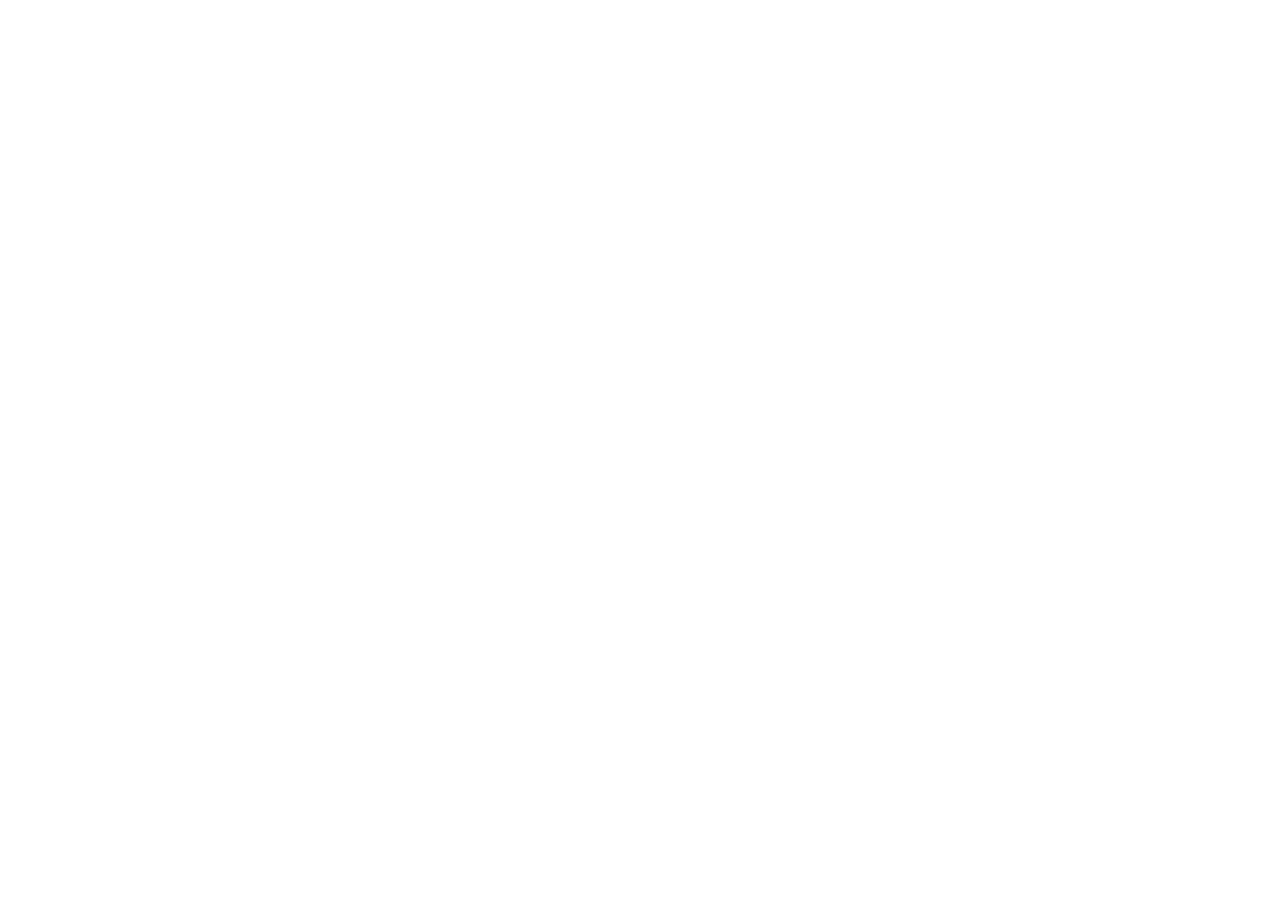
==== plaza/contacto.html @ 81bbdb4d "chore(html): set bootstrap and fonts ex 1 and 8" ====
<!--
============================================================
Página CONTACTO Y PEDIDOS · Sabores de la Plaza
Ejercicios 01, 02, 06, 07 y 08
============================================================
Escribe tu HTML DEBAJO de este comentario.

Ejercicios 01 y 02 · Igual que en index.html
  - Bootstrap instalado y la MISMA barra de navegación.

Ejercicio 06 · El formulario
  - Campos: nombre (type="text"), teléfono o correo (type="tel" o
    type="email"), un <select> con al menos 3 puestos y un
    <textarea> para el mensaje.
  - Cada campo con su <label for="..."> igual a su id.
  - Clases de Bootstrap: form-control (form-select en el select).
  - Un <button type="submit"> con btn y un color (btn-primary…).
  - Centrado y sin ocupar todo el ancho en pantalla grande:
    la fila con justify-content-center y la columna menor a 12.

Ejercicio 07 · Más componentes de la documentación
  - Preguntas frecuentes (Components → Accordion), al menos 3.
  - Y uno de estos dos: un modal (Components → Modal) o unas
    pestañas (Components → Navs and tabs). Aquí o en otra página.

Ejercicio 08 · La letra
  - El mismo <link> de Google Fonts que en index.html.
============================================================
-->
<!--
============================================================
Página de INICIO · Sabores de la Plaza
Ejercicios 01, 02, 03, 07 y 08
============================================================
Sabores de la Plaza es un colectivo de puestos de una plaza de
mercado: fruteros, panadería, almuerzos, jugos naturales y café.
Quieren un sitio de tres páginas: index.html (esta), puestos.html
y contacto.html. Escribe tu HTML DEBAJO de este comentario.
Todo con Bootstrap: nada de JavaScript propio.

Ejercicio 01 · Bootstrap instalado (en las TRES páginas)
  - El esqueleto de siempre, con el <meta name="viewport">.
  - En el <head>: el CSS de Bootstrap 5 (cópialo de la documentación)
    y DESPUÉS tu <link href="styles.css" rel="stylesheet">.
  - Al final del <body>: el <script> de bootstrap.bundle.min.js.

Ejercicio 02 · Barra de navegación (idéntica en las TRES páginas)
  - Una navbar con navbar-expand-lg, la marca "Sabores de la Plaza"
    (clase navbar-brand) y el botón navbar-toggler para el celular.
  - El data-bs-target del botón apunta al id del div collapse.
  - Enlaces a index.html, puestos.html y contacto.html.

Ejercicio 03 · La bienvenida (solo en esta página)
  - Un banner (hero) con el único <h1> de esta página, una frase y un
    botón (clase btn) que lleve a puestos.html o a contacto.html.
  - Una fila con 3 o 4 bloques de presentación (fresco, local,
    hecho a mano…): uno debajo del otro en el celular y todos en
    una sola fila en el computador.
  - Un <footer> con los datos del colectivo.

Ejercicio 07 · El carrusel (aquí o en puestos.html)
  - El cliente quiere "fotos que pasen solas". Búscalo en
    Components → Carousel. Al menos 3 fotos, cada una con alt.
  - En plaza/img/ tienes 3 imágenes listas para usar.

Ejercicio 08 · La letra (en las TRES páginas)
  - El <link> de Google Fonts con tu fuente, en el <head>.
============================================================
-->

<!doctype html>
<html lang="es">
  <head>
    <meta charset="UTF-8" />
    <meta name="viewport" content="width=device-width, initial-scale=1.0" />
    <title>Sabores de la Plaza</title>
    <!-- Ejercicio 8-->
    <link rel="preconnect" href="https://fonts.googleapis.com" />
    <link rel="preconnect" href="https://fonts.gstatic.com" crossorigin />
    <link
      href="https://fonts.googleapis.com/css2?family=Open+Sans:ital,wght@0,300..800;1,300..800&display=swap"
      rel="stylesheet"
    />
    <!--Ejercicio 1-->
    <link
      href="https://cdn.jsdelivr.net/npm/bootstrap@5.3.3/dist/css/bootstrap.min.css"
      rel="stylesheet"
      integrity="sha384-QWTKZyjpPEjISv5WaRU9OFeRpok6YctnYmDr5pNlyT2bRjXh0JMhjY6hW+ALEwIH"
      crossorigin="anonymous"
    />
    <link href="styles.css" rel="stylesheet" />
  </head>
  <body>

    

    <!--Ejercicio 1-->
    <script
      src="https://cdn.jsdelivr.net/npm/bootstrap@5.3.3/dist/js/bootstrap.bundle.min.js"
      integrity="sha384-YvpcrYf0tY3lHB60NNkmXc5s9fDVZLESaAA55NDzOxhy9GkcIdslK1eN7N6jIeHz"
      crossorigin="anonymous"
    ></script>
  </body>
</html>
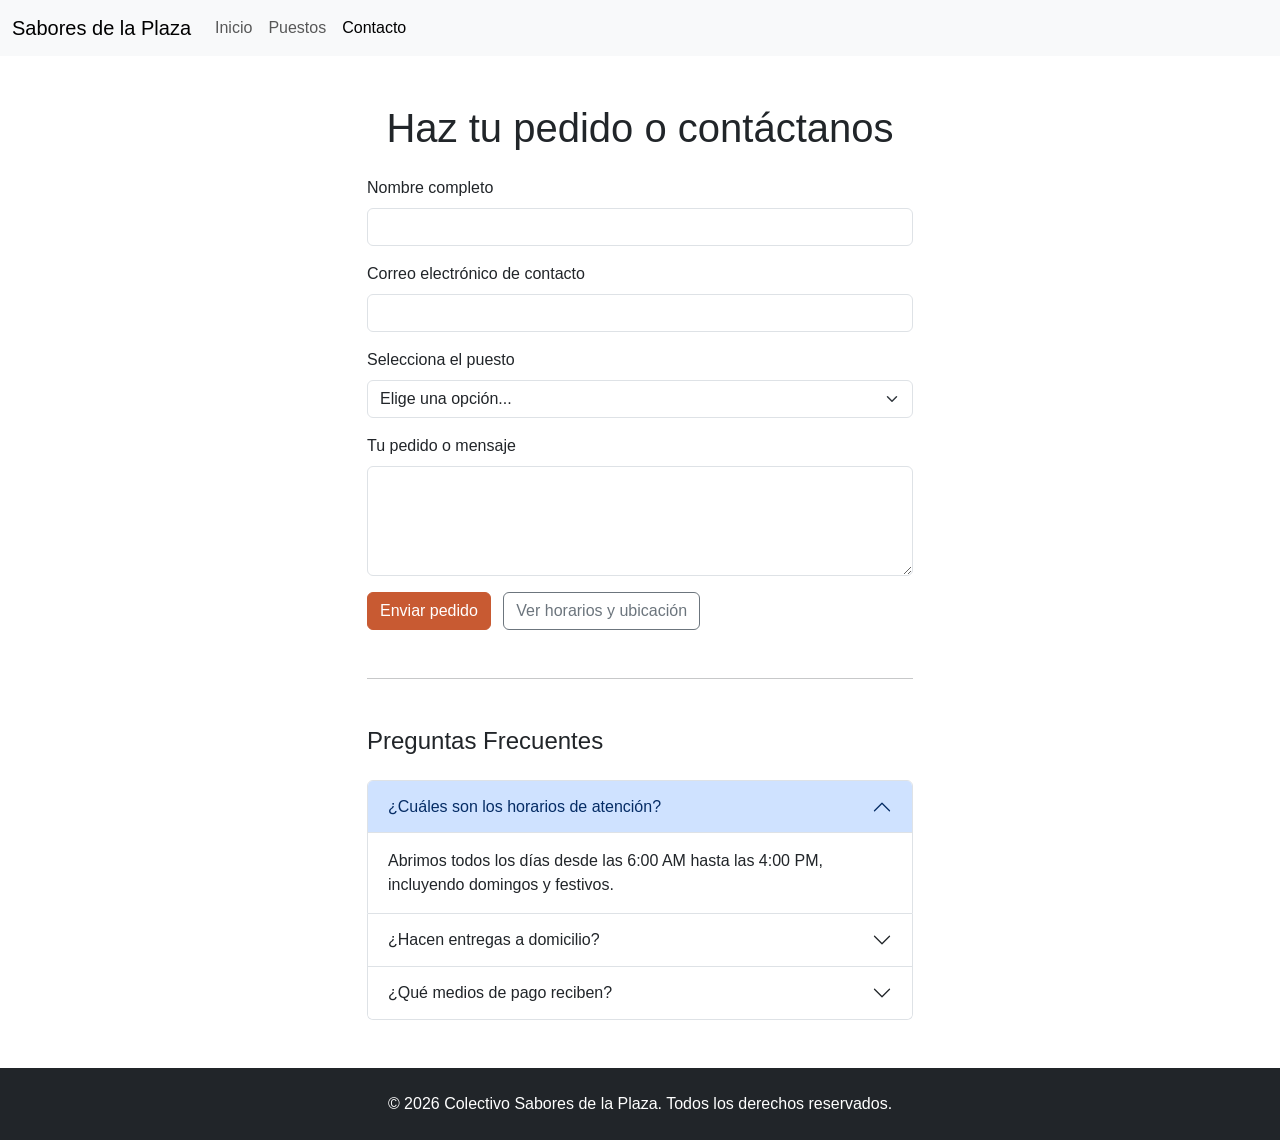
==== commit 305bcba2: "final commit" ====
--- a/plaza/contacto.html
+++ b/plaza/contacto.html
@@ -73,15 +73,13 @@
   <head>
     <meta charset="UTF-8" />
     <meta name="viewport" content="width=device-width, initial-scale=1.0" />
-    <title>Sabores de la Plaza</title>
-    <!-- Ejercicio 8-->
+    <title>Contacto · Sabores de la Plaza</title>
     <link rel="preconnect" href="https://fonts.googleapis.com" />
     <link rel="preconnect" href="https://fonts.gstatic.com" crossorigin />
     <link
       href="https://fonts.googleapis.com/css2?family=Open+Sans:ital,wght@0,300..800;1,300..800&display=swap"
       rel="stylesheet"
     />
-    <!--Ejercicio 1-->
     <link
       href="https://cdn.jsdelivr.net/npm/bootstrap@5.3.3/dist/css/bootstrap.min.css"
       rel="stylesheet"
@@ -91,10 +89,242 @@
     <link href="styles.css" rel="stylesheet" />
   </head>
   <body>
-
-    
-
-    <!--Ejercicio 1-->
+    <nav class="navbar navbar-expand-lg bg-body-tertiary">
+      <div class="container-fluid">
+        <a class="navbar-brand" href="index.html">Sabores de la Plaza</a>
+        <button
+          class="navbar-toggler"
+          type="button"
+          data-bs-toggle="collapse"
+          data-bs-target="#navbarSupportedContent"
+          aria-controls="navbarSupportedContent"
+          aria-expanded="false"
+          aria-label="Toggle navigation"
+        >
+          <span class="navbar-toggler-icon"></span>
+        </button>
+        <div class="collapse navbar-collapse" id="navbarSupportedContent">
+          <ul class="navbar-nav me-auto mb-2 mb-lg-0">
+            <li class="nav-item">
+              <a class="nav-link" href="index.html">Inicio</a>
+            </li>
+            <li class="nav-item">
+              <a class="nav-link" href="puestos.html">Puestos</a>
+            </li>
+            <li class="nav-item">
+              <a
+                class="nav-link active"
+                aria-current="page"
+                href="contacto.html"
+                >Contacto</a
+              >
+            </li>
+          </ul>
+        </div>
+      </div>
+    </nav>
+
+    <main class="container my-5">
+      <div class="row justify-content-center">
+        <div class="col-12 col-md-8 col-lg-6">
+          <h1 class="mb-4 text-center">Haz tu pedido o contáctanos</h1>
+          <form>
+            <div class="mb-3">
+              <label for="nombre" class="form-label">Nombre completo</label>
+              <input
+                type="text"
+                class="form-control"
+                id="nombre"
+                name="nombre"
+                required
+              />
+            </div>
+
+            <div class="mb-3">
+              <label for="contacto" class="form-label"
+                >Correo electrónico de contacto</label
+              >
+              <input
+                type="email"
+                class="form-control"
+                id="contacto"
+                name="contacto"
+                required
+              />
+            </div>
+
+            <div class="mb-3">
+              <label for="puesto" class="form-label"
+                >Selecciona el puesto</label
+              >
+              <select class="form-select" id="puesto" name="puesto" required>
+                <option value="">Elige una opción...</option>
+                <option value="frutas">Frutería El Edén (Frutas)</option>
+                <option value="panaderia">Horno Tradicional (Panadería)</option>
+                <option value="almuerzos">Donde Doña Rosa (Almuerzos)</option>
+                <option value="jugos">
+                  Jugos La Cosecha (Jugos naturales)
+                </option>
+                <option value="cafe">Café de la Montaña (Café)</option>
+              </select>
+            </div>
+
+            <div class="mb-3">
+              <label for="mensaje" class="form-label"
+                >Tu pedido o mensaje</label
+              >
+              <textarea
+                class="form-control"
+                id="mensaje"
+                name="mensaje"
+                rows="4"
+                required
+              ></textarea>
+            </div>
+
+            <button type="submit" class="btn btn-primary">Enviar pedido</button>
+            <button
+              type="button"
+              class="btn btn-outline-secondary ms-2"
+              data-bs-toggle="modal"
+              data-bs-target="#infoModal"
+            >
+              Ver horarios y ubicación
+            </button>
+          </form>
+
+          <hr class="my-5" />
+
+          <h2 class="h4 mb-4">Preguntas Frecuentes</h2>
+          <div class="accordion" id="accordionPlaza">
+            <div class="accordion-item">
+              <h2 class="accordion-header">
+                <button
+                  class="accordion-button"
+                  type="button"
+                  data-bs-toggle="collapse"
+                  data-bs-target="#collapseOne"
+                  aria-expanded="true"
+                  aria-controls="collapseOne"
+                >
+                  ¿Cuáles son los horarios de atención?
+                </button>
+              </h2>
+              <div
+                id="collapseOne"
+                class="accordion-collapse collapse show"
+                data-bs-parent="#accordionPlaza"
+              >
+                <div class="accordion-body">
+                  Abrimos todos los días desde las 6:00 AM hasta las 4:00 PM,
+                  incluyendo domingos y festivos.
+                </div>
+              </div>
+            </div>
+
+            <div class="accordion-item">
+              <h2 class="accordion-header">
+                <button
+                  class="accordion-button collapsed"
+                  type="button"
+                  data-bs-toggle="collapse"
+                  data-bs-target="#collapseTwo"
+                  aria-expanded="false"
+                  aria-controls="collapseTwo"
+                >
+                  ¿Hacen entregas a domicilio?
+                </button>
+              </h2>
+              <div
+                id="collapseTwo"
+                class="accordion-collapse collapse"
+                data-bs-parent="#accordionPlaza"
+              >
+                <div class="accordion-body">
+                  Sí, puedes realizar tu encargo por medio de este formulario y
+                  coordinamos el envío a tu casa.
+                </div>
+              </div>
+            </div>
+
+            <div class="accordion-item">
+              <h2 class="accordion-header">
+                <button
+                  class="accordion-button collapsed"
+                  type="button"
+                  data-bs-toggle="collapse"
+                  data-bs-target="#collapseThree"
+                  aria-expanded="false"
+                  aria-controls="collapseThree"
+                >
+                  ¿Qué medios de pago reciben?
+                </button>
+              </h2>
+              <div
+                id="collapseThree"
+                class="accordion-collapse collapse"
+                data-bs-parent="#accordionPlaza"
+              >
+                <div class="accordion-body">
+                  Aceptamos efectivo, transferencias bancarias y billeteras
+                  digitales en todos nuestros puestos.
+                </div>
+              </div>
+            </div>
+          </div>
+        </div>
+      </div>
+
+      <div
+        class="modal fade"
+        id="infoModal"
+        tabindex="-1"
+        aria-labelledby="infoModalLabel"
+        aria-hidden="true"
+      >
+        <div class="modal-dialog">
+          <div class="modal-content">
+            <div class="modal-header">
+              <h5 class="modal-title" id="infoModalLabel">
+                Horarios y Ubicación
+              </h5>
+              <button
+                type="button"
+                class="btn-close"
+                data-bs-dismiss="modal"
+                aria-label="Cerrar"
+              ></button>
+            </div>
+            <div class="modal-body">
+              <p>
+                Nos encontramos en el corazón de la plaza de mercado central,
+                pasillo principal.
+              </p>
+              <p>Atendemos de lunes a domingo de 6:00 AM a 4:00 PM.</p>
+            </div>
+            <div class="modal-footer">
+              <button
+                type="button"
+                class="btn btn-secondary"
+                data-bs-dismiss="modal"
+              >
+                Cerrar
+              </button>
+            </div>
+          </div>
+        </div>
+      </div>
+    </main>
+
+    <footer class="bg-dark text-white text-center py-4 mt-5">
+      <div class="container">
+        <p class="mb-0">
+          &copy; 2026 Colectivo Sabores de la Plaza. Todos los derechos
+          reservados.
+        </p>
+      </div>
+    </footer>
+
     <script
       src="https://cdn.jsdelivr.net/npm/bootstrap@5.3.3/dist/js/bootstrap.bundle.min.js"
       integrity="sha384-YvpcrYf0tY3lHB60NNkmXc5s9fDVZLESaAA55NDzOxhy9GkcIdslK1eN7N6jIeHz"
--- a/plaza/styles.css
+++ b/plaza/styles.css
@@ -0,0 +1,34 @@
+/*
+============================================================
+Ejercicio 08 · La identidad visual de Sabores de la Plaza
+============================================================
+El cliente pidió "nuestros propios colores, no el azul de todos
+los sitios" y "una letra que se sienta cálida".
+Escribe tu CSS DEBAJO de este comentario.
+
+  - En :root, cambia --bs-primary y --bs-primary-rgb por tu color
+    principal (el mismo color: uno en hexadecimal y otro en números).
+  - En :root, cambia --bs-body-font-family por la fuente que traes
+    de Google Fonts (el mismo nombre que va en el <link>).
+  - Una regla para .btn-primary que cambie --bs-btn-bg (y si
+    quieres, --bs-btn-border-color y --bs-btn-hover-bg).
+
+Recuerda: este archivo se enlaza DESPUÉS de Bootstrap.
+La paleta es tuya: colores cálidos de plaza de mercado.
+============================================================
+*/
+
+:root {
+  --bs-primary: #c85a32;
+  --bs-primary-rgb: 200, 90, 50;
+  --bs-body-font-family: "Open Sans", sans-serif;
+}
+
+.btn-primary {
+  --bs-btn-bg: #c85a32;
+  --bs-btn-border-color: #c85a32;
+  --bs-btn-hover-bg: #a84622;
+  --bs-btn-hover-border-color: #a84622;
+  --bs-btn-active-bg: #8f3a1b;
+  --bs-btn-active-border-color: #8f3a1b;
+}
--- a/plaza/styles.css
+++ b/plaza/styles.css
@@ -0,0 +1,34 @@
+/*
+============================================================
+Ejercicio 08 · La identidad visual de Sabores de la Plaza
+============================================================
+El cliente pidió "nuestros propios colores, no el azul de todos
+los sitios" y "una letra que se sienta cálida".
+Escribe tu CSS DEBAJO de este comentario.
+
+  - En :root, cambia --bs-primary y --bs-primary-rgb por tu color
+    principal (el mismo color: uno en hexadecimal y otro en números).
+  - En :root, cambia --bs-body-font-family por la fuente que traes
+    de Google Fonts (el mismo nombre que va en el <link>).
+  - Una regla para .btn-primary que cambie --bs-btn-bg (y si
+    quieres, --bs-btn-border-color y --bs-btn-hover-bg).
+
+Recuerda: este archivo se enlaza DESPUÉS de Bootstrap.
+La paleta es tuya: colores cálidos de plaza de mercado.
+============================================================
+*/
+
+:root {
+  --bs-primary: #c85a32;
+  --bs-primary-rgb: 200, 90, 50;
+  --bs-body-font-family: "Open Sans", sans-serif;
+}
+
+.btn-primary {
+  --bs-btn-bg: #c85a32;
+  --bs-btn-border-color: #c85a32;
+  --bs-btn-hover-bg: #a84622;
+  --bs-btn-hover-border-color: #a84622;
+  --bs-btn-active-bg: #8f3a1b;
+  --bs-btn-active-border-color: #8f3a1b;
+}
